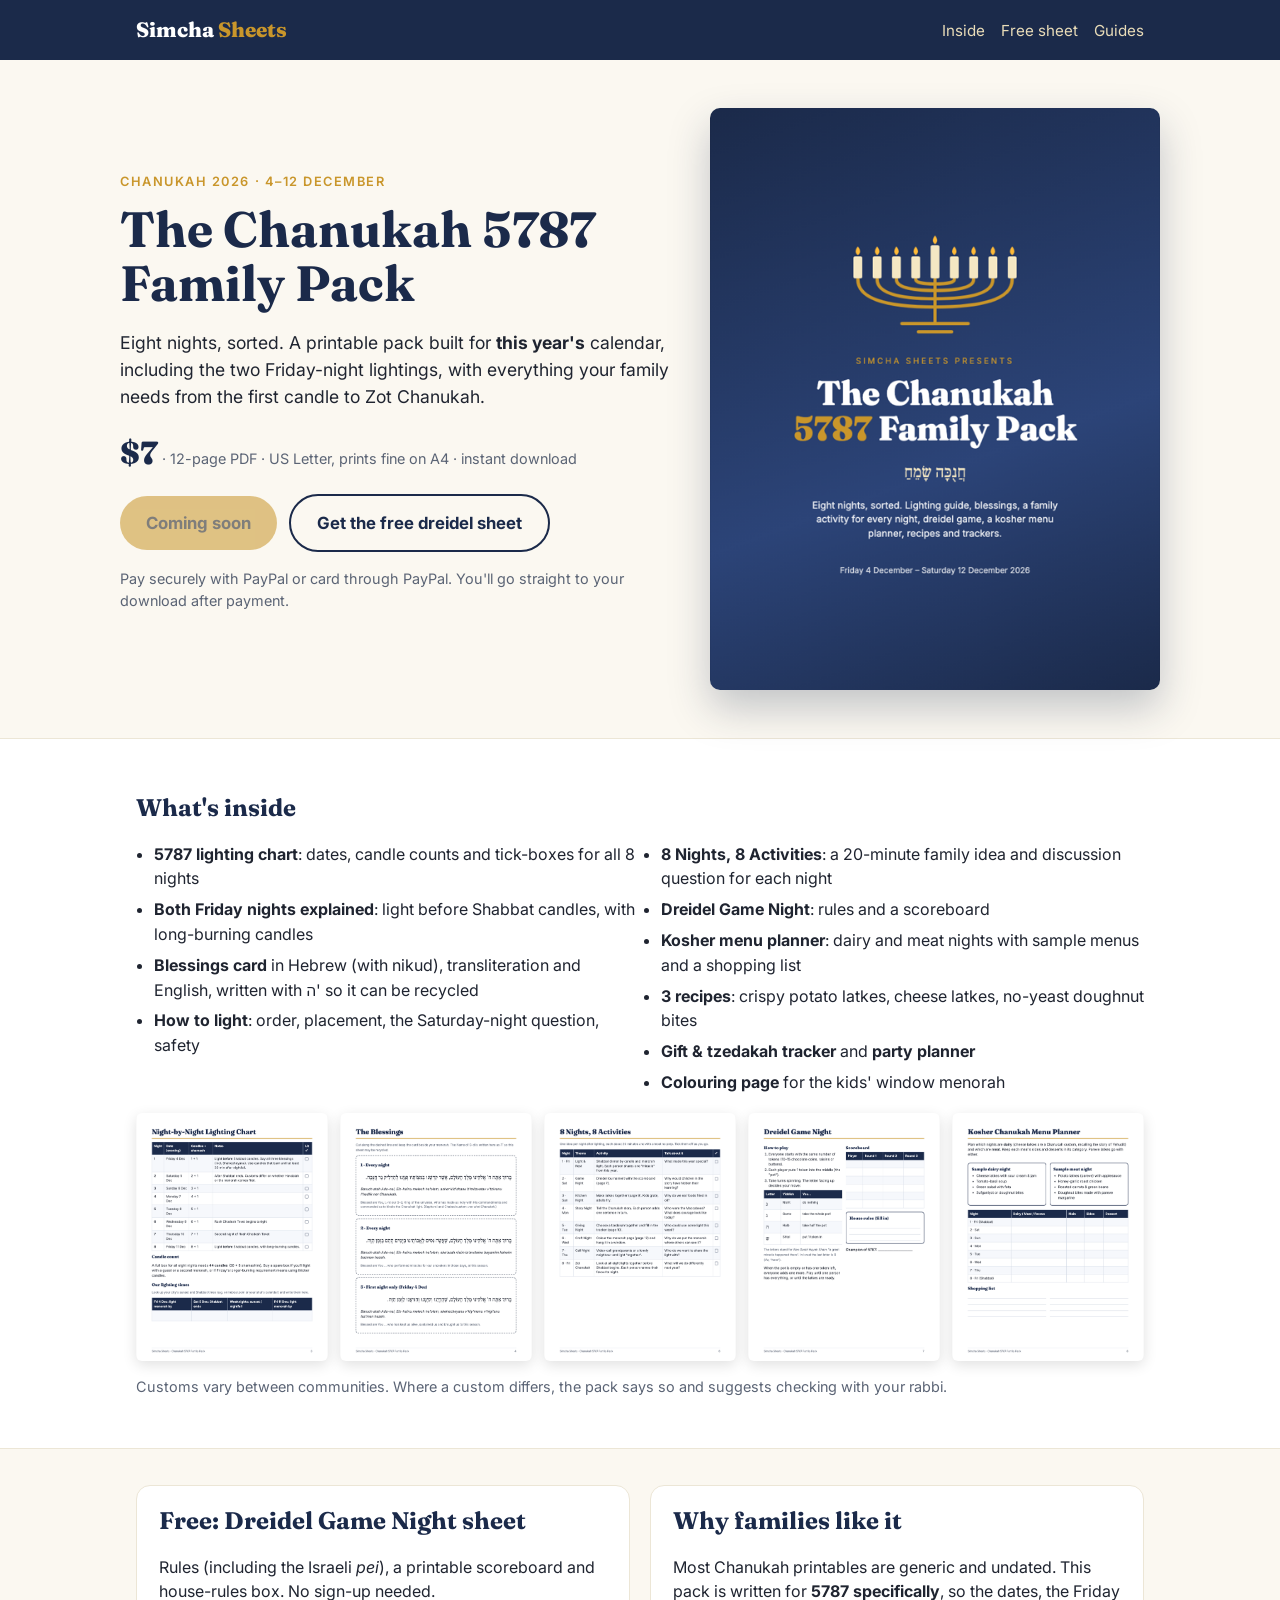
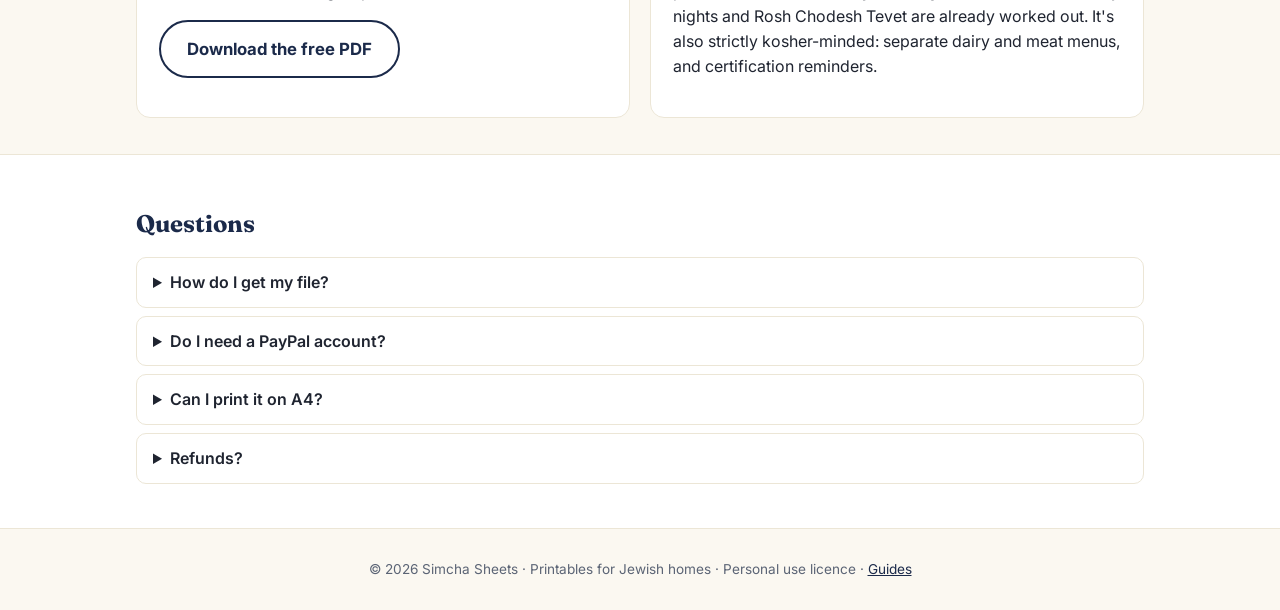
==== index.html @ 15e8e620 "Simcha Sheets storefront v1 Co-Authored-By: Claude Opus 5.5 <noreply@anthropic.com>" ====
<!doctype html>
<html lang="en"><head>
<meta charset="utf-8"><meta name="viewport" content="width=device-width,initial-scale=1">
<title>Chanukah 2026 Printable Family Pack (5787) | Simcha Sheets</title>
<meta name="description" content="Printable Chanukah 2026 family pack: 5787 lighting chart for both Friday nights, blessings card in Hebrew and English, 8 nights of activities, dreidel game, kosher menu planner and recipes. Instant PDF download.">
<meta property="og:title" content="Chanukah 5787 Family Pack: printable PDF">
<meta property="og:description" content="Eight nights, sorted. Lighting chart, blessings, activities, dreidel game, kosher menu planner. Instant download.">
<meta property="og:image" content="img/page-1.png">
<link rel="preconnect" href="https://fonts.googleapis.com">
<link href="https://fonts.googleapis.com/css2?family=Fraunces:opsz,wght@9..144,600;9..144,800&family=Inter:wght@400;600&display=swap" rel="stylesheet">
<style>
:root{--navy:#1b2a4a;--gold:#c9962b;--cream:#fbf8f1;--ink:#1f2430;--muted:#5b6475}
*{box-sizing:border-box}body{margin:0;font-family:Inter,system-ui,sans-serif;color:var(--ink);background:var(--cream);line-height:1.55}
a{color:var(--navy)}
header{background:var(--navy);color:#fff;padding:14px 16px}header .w{display:flex;justify-content:space-between;align-items:center}
.brand{font-family:Fraunces,serif;font-weight:800;font-size:1.3rem;color:#fff;text-decoration:none}.brand span{color:var(--gold)}
nav a{color:#e9dcb8;text-decoration:none;margin-left:16px;font-size:.95rem}
.w{max-width:1040px;margin:0 auto;padding:0 16px}
.hero{display:grid;grid-template-columns:1.1fr .9fr;gap:40px;align-items:center;padding:48px 0}
h1,h2{font-family:Fraunces,serif;color:var(--navy);line-height:1.1}h1{font-size:clamp(2rem,4.5vw,3.1rem);margin:.2em 0}
.kicker{color:var(--gold);font-weight:600;letter-spacing:.12em;font-size:.8rem;text-transform:uppercase}
.price{font-family:Fraunces,serif;font-size:2rem;color:var(--navy);font-weight:800}
.btn{display:inline-block;background:var(--gold);color:#1b1b1b;font-weight:700;padding:14px 26px;border-radius:999px;text-decoration:none;border:0;font-size:1.05rem;cursor:pointer}
.btn:hover{filter:brightness(1.05)}.btn.ghost{background:transparent;border:2px solid var(--navy);color:var(--navy)}
.btn[aria-disabled=true]{opacity:.55;pointer-events:none}
.cover{width:100%;border-radius:10px;box-shadow:0 18px 40px rgba(27,42,74,.25)}
.small{color:var(--muted);font-size:.9rem}
.list{columns:2;gap:24px;padding-left:18px}.list li{margin-bottom:6px;break-inside:avoid}
.gallery{display:grid;grid-template-columns:repeat(5,1fr);gap:12px;margin:18px 0 8px}.gallery img{width:100%;border-radius:6px;box-shadow:0 4px 14px rgba(0,0,0,.12);background:#fff}
section{padding:36px 0}.band{background:#fff;border-top:1px solid #ece6d6;border-bottom:1px solid #ece6d6}
.card{background:#fff;border:1px solid #ece6d6;border-radius:14px;padding:22px}
.two{display:grid;grid-template-columns:1fr 1fr;gap:20px}
details{background:#fff;border:1px solid #ece6d6;border-radius:10px;padding:12px 16px;margin:8px 0}summary{font-weight:600;cursor:pointer}
footer{padding:30px 0;color:var(--muted);font-size:.85rem;text-align:center}
@media (max-width:760px){.hero,.two{grid-template-columns:1fr}.list{columns:1}.gallery{grid-template-columns:repeat(3,1fr)}nav a{margin-left:10px}}
</style></head><body>
<header><div class="w"><a class="brand" href="./">Simcha <span>Sheets</span></a><nav><a href="#inside">Inside</a><a href="#free">Free sheet</a><a href="blog/">Guides</a></nav></div></header>

<div class="w hero">
  <div>
    <div class="kicker">Chanukah 2026 · 4–12 December</div>
    <h1>The Chanukah 5787 Family Pack</h1>
    <p style="font-size:1.1rem">Eight nights, sorted. A printable pack built for <b>this year's</b> calendar, including the two Friday-night lightings, with everything your family needs from the first candle to Zot Chanukah.</p>
    <p><span class="price">$7</span> <span class="small">· 12-page PDF · US Letter, prints fine on A4 · instant download</span></p>
    <p><a id="buy" class="btn" href="#" aria-disabled="true">Buy now with PayPal</a> &nbsp; <a class="btn ghost" href="#free">Get the free dreidel sheet</a></p>
    <p class="small">Pay securely with PayPal or card through PayPal. You'll go straight to your download after payment.</p>
  </div>
  <img class="cover" src="img/page-1.png" alt="Cover of the Chanukah 5787 Family Pack printable">
</div>

<section class="band" id="inside"><div class="w">
  <h2>What's inside</h2>
  <ul class="list">
    <li><b>5787 lighting chart</b>: dates, candle counts and tick-boxes for all 8 nights</li>
    <li><b>Both Friday nights explained</b>: light before Shabbat candles, with long-burning candles</li>
    <li><b>Blessings card</b> in Hebrew (with nikud), transliteration and English, written with ה' so it can be recycled</li>
    <li><b>How to light</b>: order, placement, the Saturday-night question, safety</li>
    <li><b>8 Nights, 8 Activities</b>: a 20-minute family idea and discussion question for each night</li>
    <li><b>Dreidel Game Night</b>: rules and a scoreboard</li>
    <li><b>Kosher menu planner</b>: dairy and meat nights with sample menus and a shopping list</li>
    <li><b>3 recipes</b>: crispy potato latkes, cheese latkes, no-yeast doughnut bites</li>
    <li><b>Gift &amp; tzedakah tracker</b> and <b>party planner</b></li>
    <li><b>Colouring page</b> for the kids' window menorah</li>
  </ul>
  <div class="gallery">
    <img src="img/page-3.png" alt="Lighting chart page" loading="lazy"><img src="img/page-4.png" alt="Blessings page" loading="lazy">
    <img src="img/page-6.png" alt="Eight nights activities page" loading="lazy"><img src="img/page-7.png" alt="Dreidel game page" loading="lazy">
    <img src="img/page-8.png" alt="Kosher menu planner page" loading="lazy">
  </div>
  <p class="small">Customs vary between communities. Where a custom differs, the pack says so and suggests checking with your rabbi.</p>
</div></section>

<section id="free"><div class="w two">
  <div class="card">
    <h2 style="margin-top:0">Free: Dreidel Game Night sheet</h2>
    <p>Rules (including the Israeli <i>pei</i>), a printable scoreboard and house-rules box. No sign-up needed.</p>
    <a class="btn ghost" href="free/Dreidel-Game-Night-Free.pdf" download>Download the free PDF</a>
  </div>
  <div class="card">
    <h2 style="margin-top:0">Why families like it</h2>
    <p>Most Chanukah printables are generic and undated. This pack is written for <b>5787 specifically</b>, so the dates, the Friday nights and Rosh Chodesh Tevet are already worked out. It's also strictly kosher-minded: separate dairy and meat menus, and certification reminders.</p>
  </div>
</div></section>

<section class="band"><div class="w">
  <h2>Questions</h2>
  <details><summary>How do I get my file?</summary><p>After you pay, PayPal sends you straight to your download page. Save the PDF and print as many copies as your family needs. If anything goes wrong, reply to your PayPal receipt and we'll help.</p></details>
  <details><summary>Do I need a PayPal account?</summary><p>No. PayPal checkout lets you pay with a debit or credit card as a guest in most countries.</p></details>
  <details><summary>Can I print it on A4?</summary><p>Yes. It's designed on US Letter. Choose "Fit to page" when printing on A4.</p></details>
  <details><summary>Refunds?</summary><p>If the pack isn't right for you, reply to your PayPal receipt within 14 days for a full refund.</p></details>
</div></section>

<footer>© 2026 Simcha Sheets · Printables for Jewish homes · Personal use licence · <a href="blog/">Guides</a></footer>
<script src="config.js"></script>
<script>
(function(){const c=window.SS_CONFIG,p=c.PRODUCTS["CH-5787"],b=document.getElementById('buy');
 if(!c.PAYPAL_BUSINESS){b.textContent='Coming soon';return;}
 const q=new URLSearchParams({cmd:'_xclick',business:c.PAYPAL_BUSINESS,item_name:p.name,item_number:'CH-5787',amount:p.price,currency_code:c.CURRENCY,no_shipping:'1',return:c.SITE_URL+p.returnPath,cancel_return:c.SITE_URL+'/',rm:'1'});
 b.href='https://www.paypal.com/cgi-bin/webscr?'+q.toString();b.removeAttribute('aria-disabled');})();
</script>
</body></html>
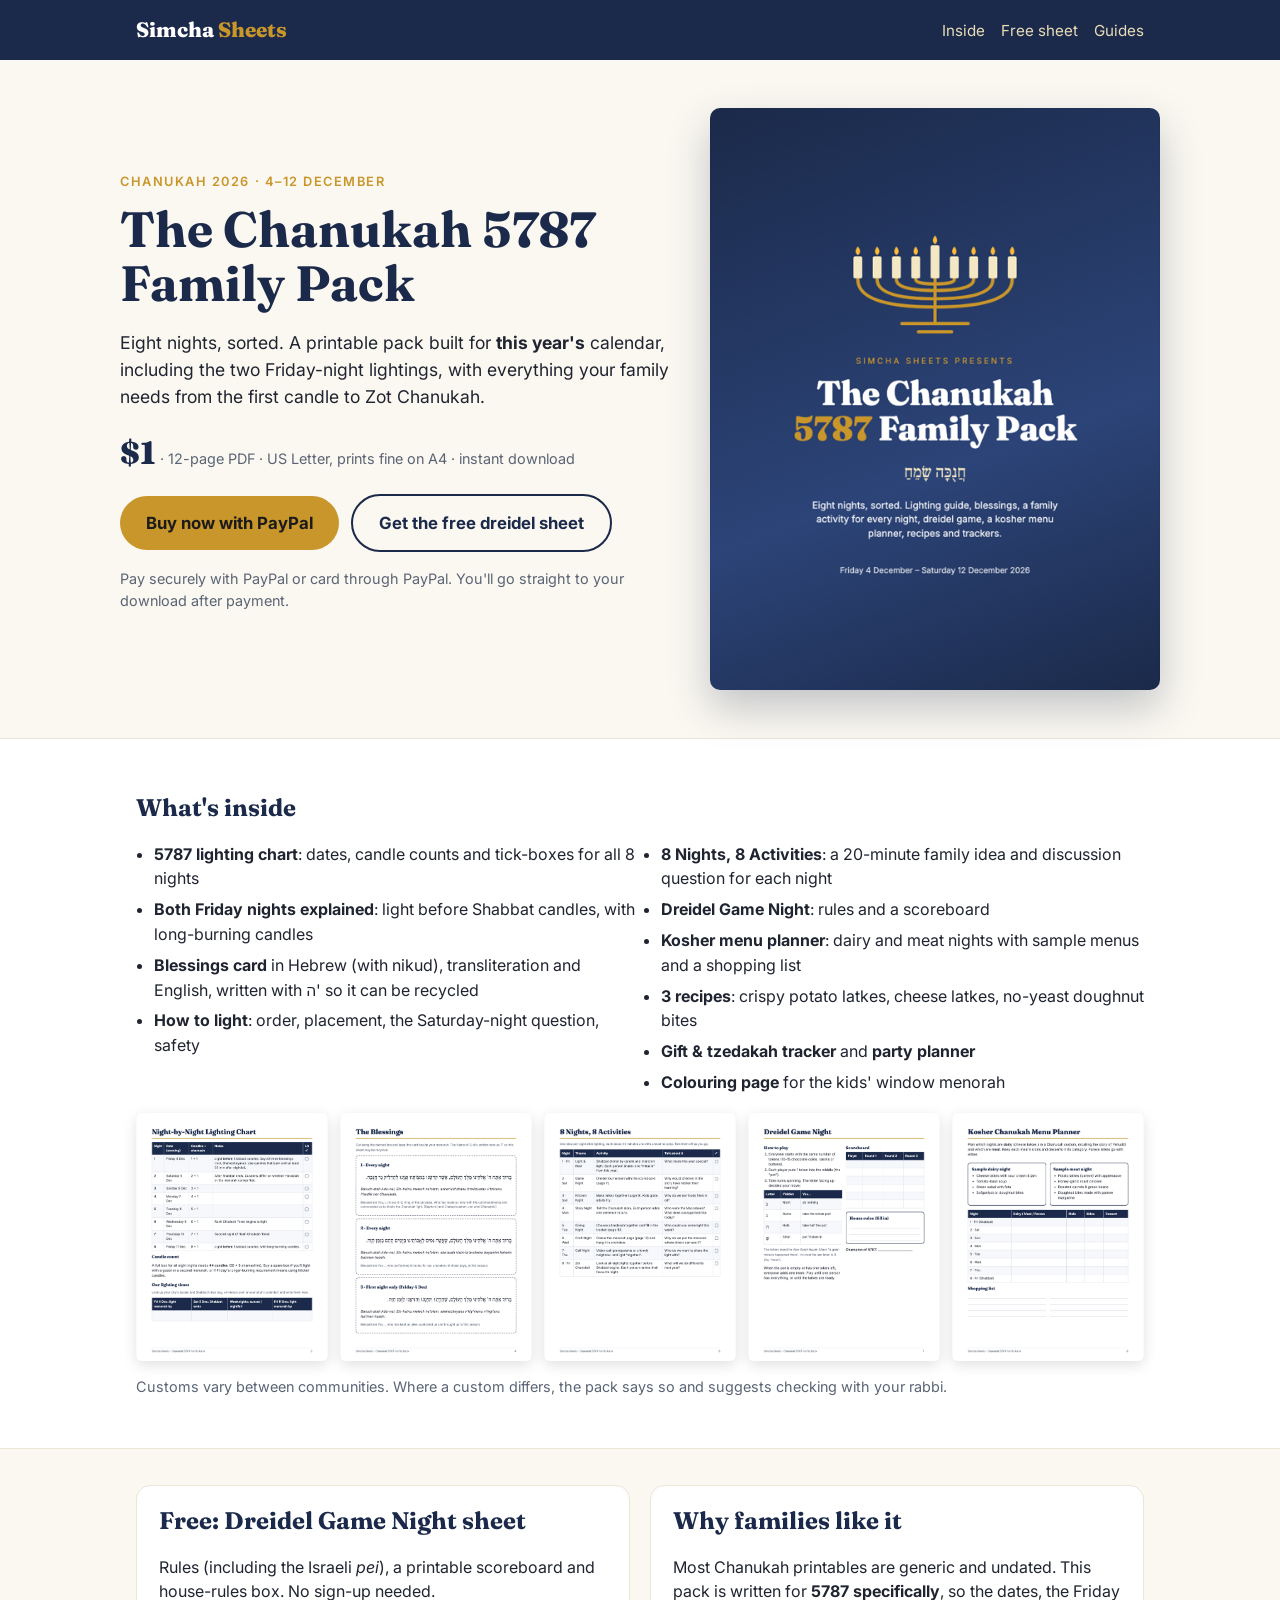
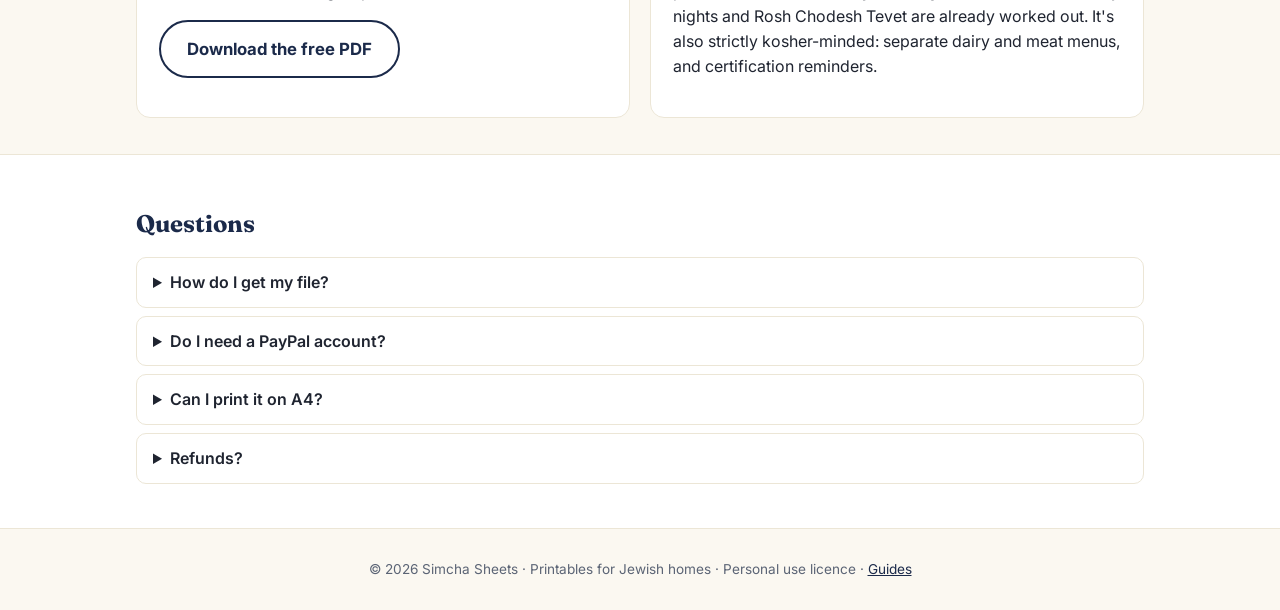
==== commit 7cac5533: "Price CH-5787 at $1 Co-Authored-By: Claude Opus 5.5 <noreply@anthropic.com>" ====
--- a/index.html
+++ b/index.html
@@ -41,7 +41,7 @@
     <div class="kicker">Chanukah 2026 · 4–12 December</div>
     <h1>The Chanukah 5787 Family Pack</h1>
     <p style="font-size:1.1rem">Eight nights, sorted. A printable pack built for <b>this year's</b> calendar, including the two Friday-night lightings, with everything your family needs from the first candle to Zot Chanukah.</p>
-    <p><span class="price">$7</span> <span class="small">· 12-page PDF · US Letter, prints fine on A4 · instant download</span></p>
+    <p><span class="price">$1</span> <span class="small">· 12-page PDF · US Letter, prints fine on A4 · instant download</span></p>
     <p><a id="buy" class="btn" href="#" aria-disabled="true">Buy now with PayPal</a> &nbsp; <a class="btn ghost" href="#free">Get the free dreidel sheet</a></p>
     <p class="small">Pay securely with PayPal or card through PayPal. You'll go straight to your download after payment.</p>
   </div>
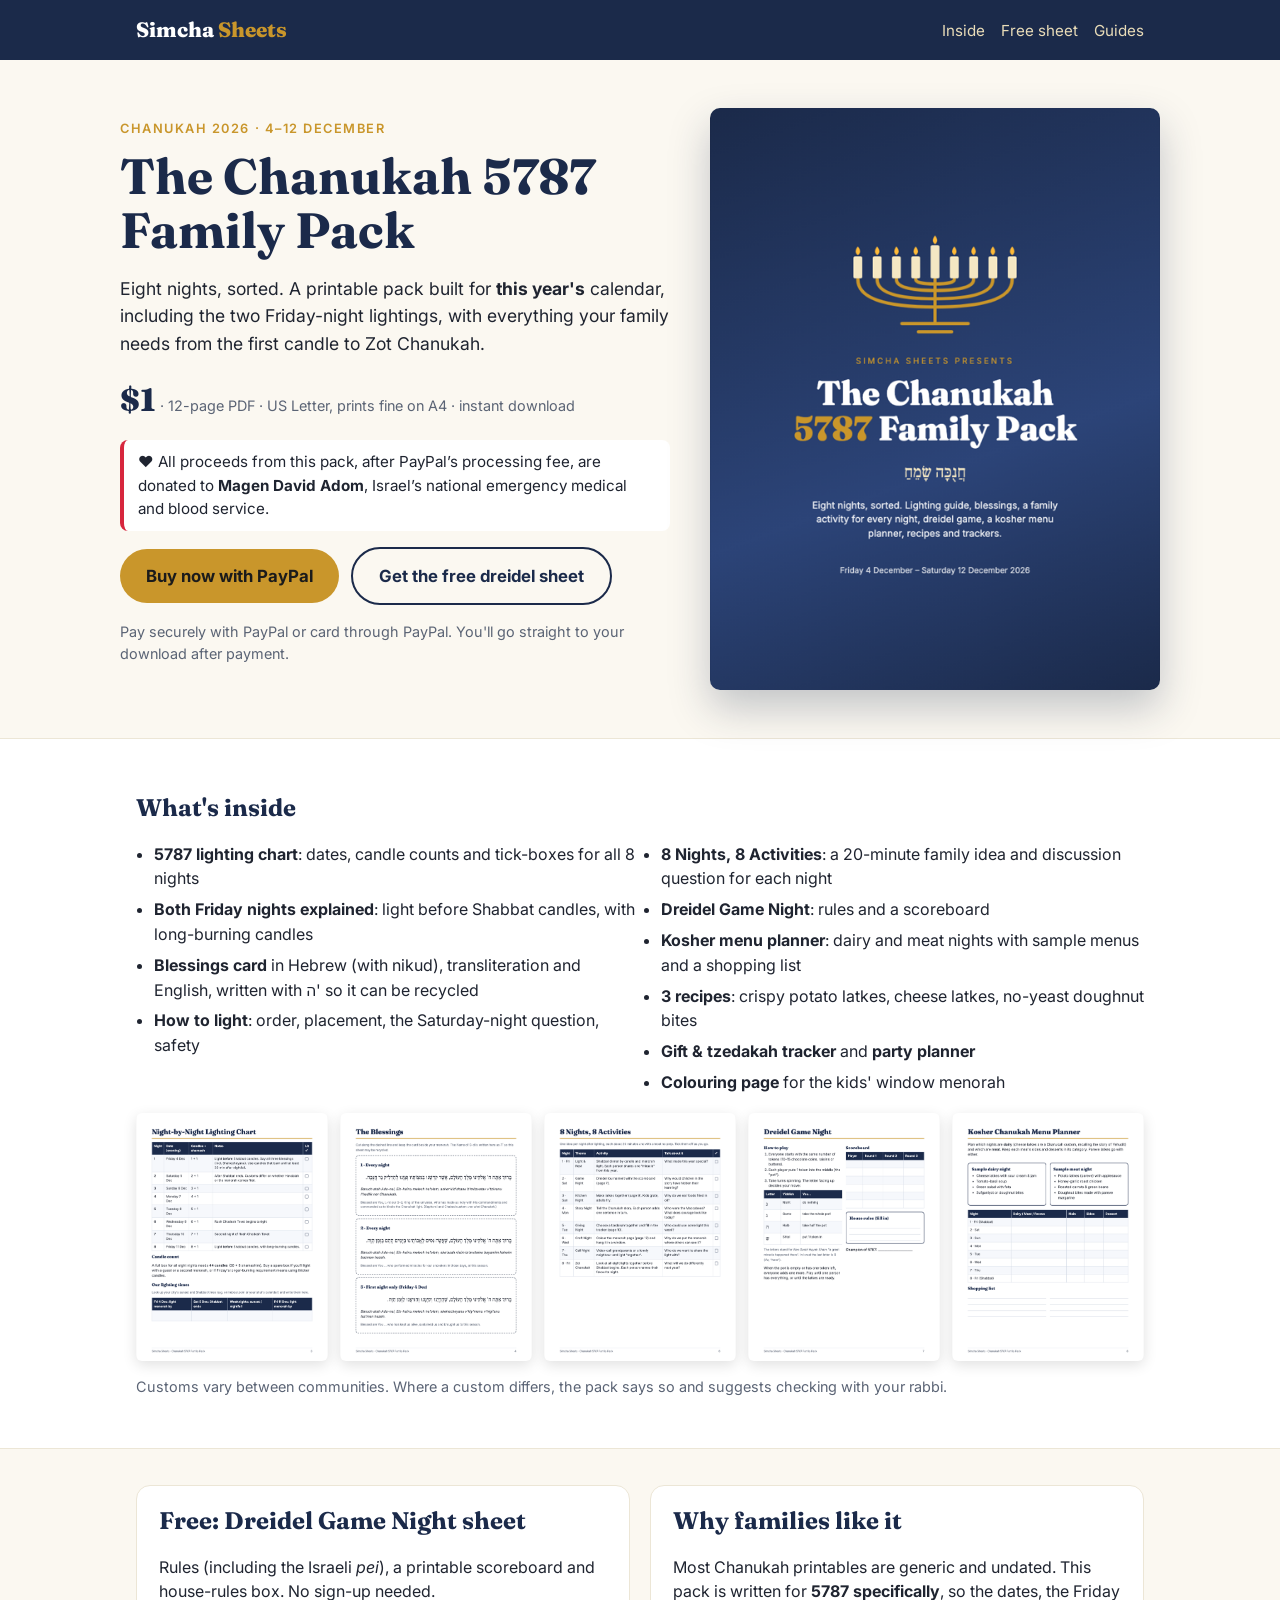
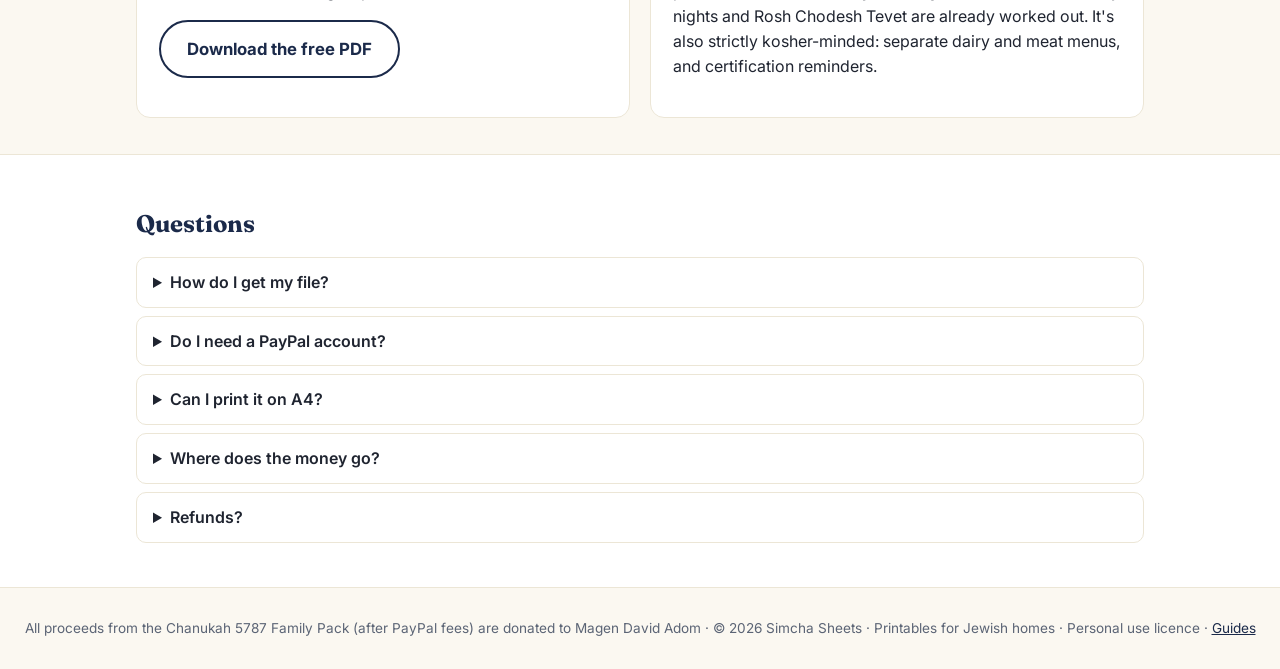
==== commit 10d98d1c: "Pledge Chanukah pack proceeds to Magen David Adom Co-Authored-By: Claude Opus 5.5 <noreply@anthropic" ====
--- a/index.html
+++ b/index.html
@@ -25,6 +25,7 @@
 .btn[aria-disabled=true]{opacity:.55;pointer-events:none}
 .cover{width:100%;border-radius:10px;box-shadow:0 18px 40px rgba(27,42,74,.25)}
 .small{color:var(--muted);font-size:.9rem}
+.mda{background:#fff;border-left:4px solid #d7263d;border-radius:8px;padding:10px 14px;font-size:.95rem}
 .list{columns:2;gap:24px;padding-left:18px}.list li{margin-bottom:6px;break-inside:avoid}
 .gallery{display:grid;grid-template-columns:repeat(5,1fr);gap:12px;margin:18px 0 8px}.gallery img{width:100%;border-radius:6px;box-shadow:0 4px 14px rgba(0,0,0,.12);background:#fff}
 section{padding:36px 0}.band{background:#fff;border-top:1px solid #ece6d6;border-bottom:1px solid #ece6d6}
@@ -42,6 +43,7 @@
     <h1>The Chanukah 5787 Family Pack</h1>
     <p style="font-size:1.1rem">Eight nights, sorted. A printable pack built for <b>this year's</b> calendar, including the two Friday-night lightings, with everything your family needs from the first candle to Zot Chanukah.</p>
     <p><span class="price">$1</span> <span class="small">· 12-page PDF · US Letter, prints fine on A4 · instant download</span></p>
+    <p class="mda">❤️ All proceeds from this pack, after PayPal’s processing fee, are donated to <b>Magen David Adom</b>, Israel’s national emergency medical and blood service.</p>
     <p><a id="buy" class="btn" href="#" aria-disabled="true">Buy now with PayPal</a> &nbsp; <a class="btn ghost" href="#free">Get the free dreidel sheet</a></p>
     <p class="small">Pay securely with PayPal or card through PayPal. You'll go straight to your download after payment.</p>
   </div>
@@ -87,10 +89,11 @@
   <details><summary>How do I get my file?</summary><p>After you pay, PayPal sends you straight to your download page. Save the PDF and print as many copies as your family needs. If anything goes wrong, reply to your PayPal receipt and we'll help.</p></details>
   <details><summary>Do I need a PayPal account?</summary><p>No. PayPal checkout lets you pay with a debit or credit card as a guest in most countries.</p></details>
   <details><summary>Can I print it on A4?</summary><p>Yes. It's designed on US Letter. Choose "Fit to page" when printing on A4.</p></details>
+  <details><summary>Where does the money go?</summary><p>All proceeds from this pack, after PayPal’s processing fee, are donated to <b>Magen David Adom</b>, Israel’s national emergency medical and blood service. Simcha Sheets keeps nothing from sales of the Chanukah 5787 Family Pack. Your purchase is a payment for a product, not a tax-deductible donation, and Simcha Sheets is not affiliated with or endorsed by Magen David Adom.</p></details>
   <details><summary>Refunds?</summary><p>If the pack isn't right for you, reply to your PayPal receipt within 14 days for a full refund.</p></details>
 </div></section>
 
-<footer>© 2026 Simcha Sheets · Printables for Jewish homes · Personal use licence · <a href="blog/">Guides</a></footer>
+<footer>All proceeds from the Chanukah 5787 Family Pack (after PayPal fees) are donated to Magen David Adom · © 2026 Simcha Sheets · Printables for Jewish homes · Personal use licence · <a href="blog/">Guides</a></footer>
 <script src="config.js"></script>
 <script>
 (function(){const c=window.SS_CONFIG,p=c.PRODUCTS["CH-5787"],b=document.getElementById('buy');
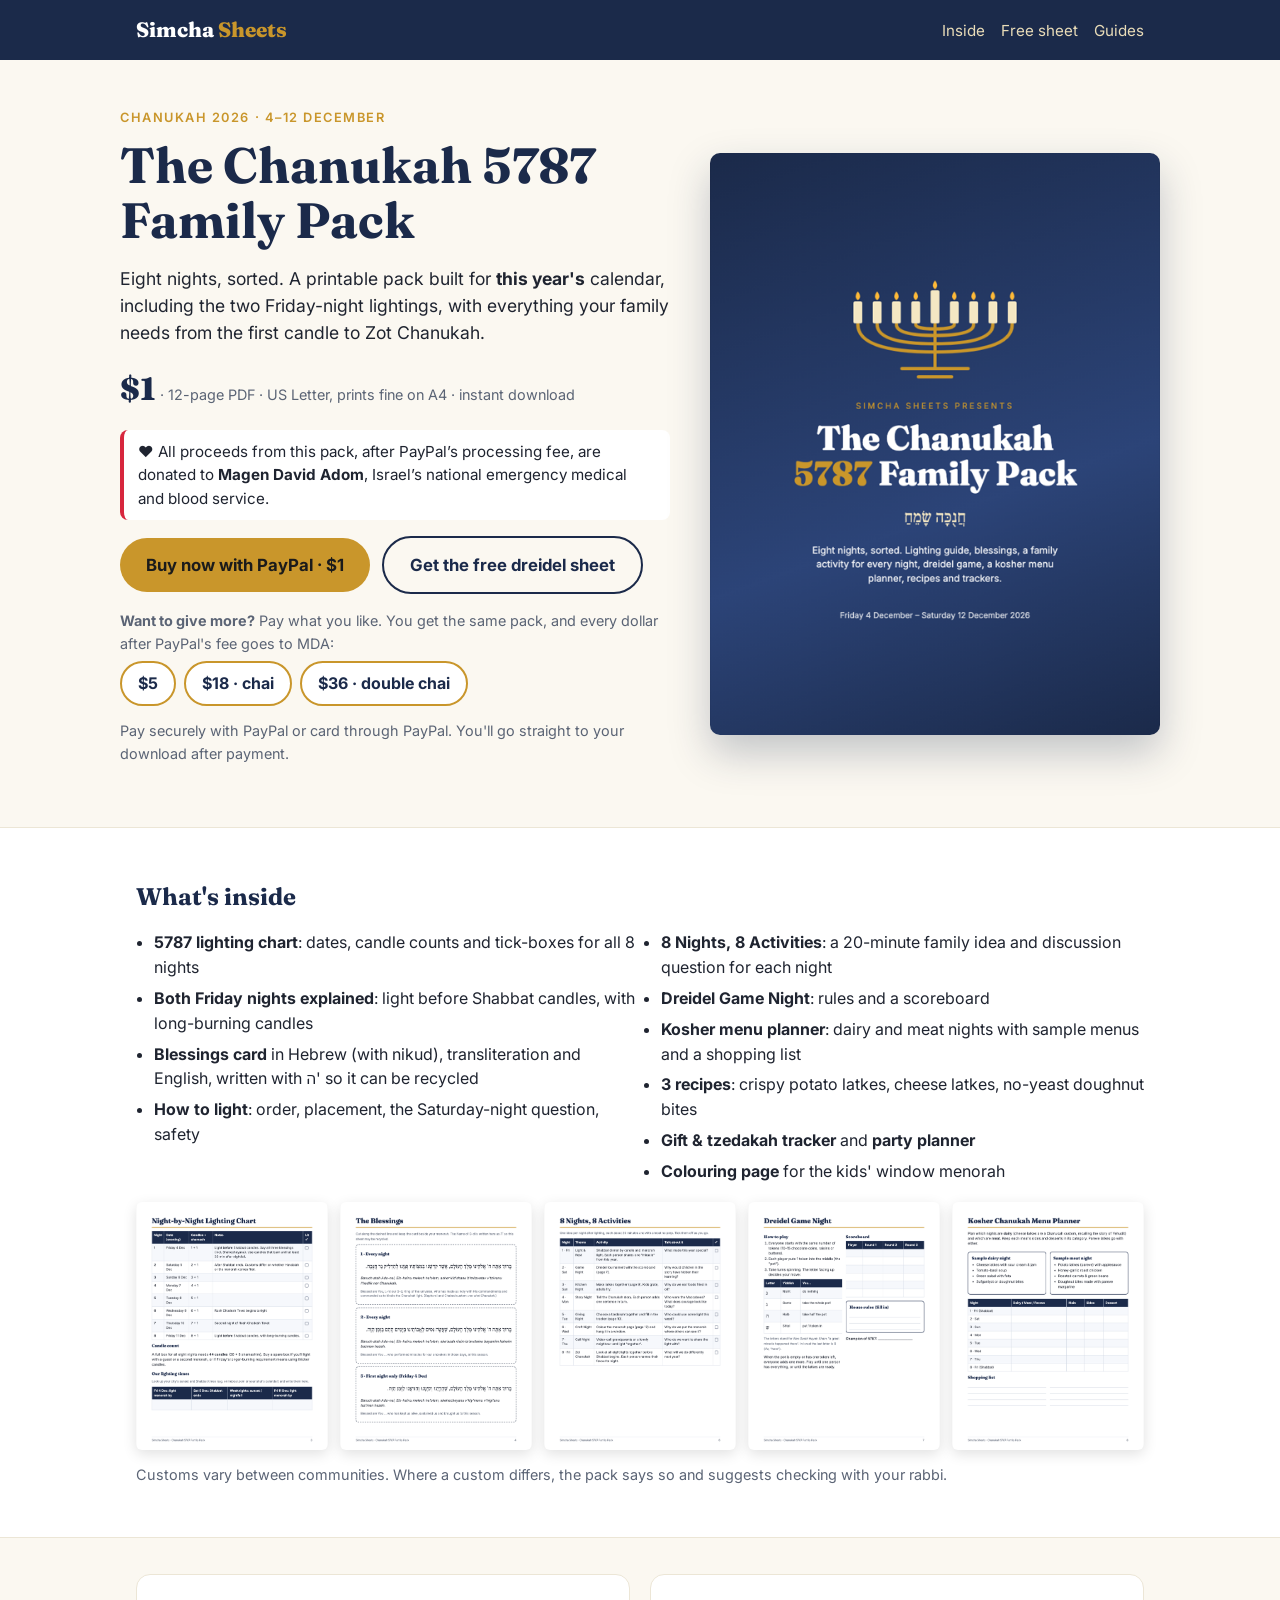
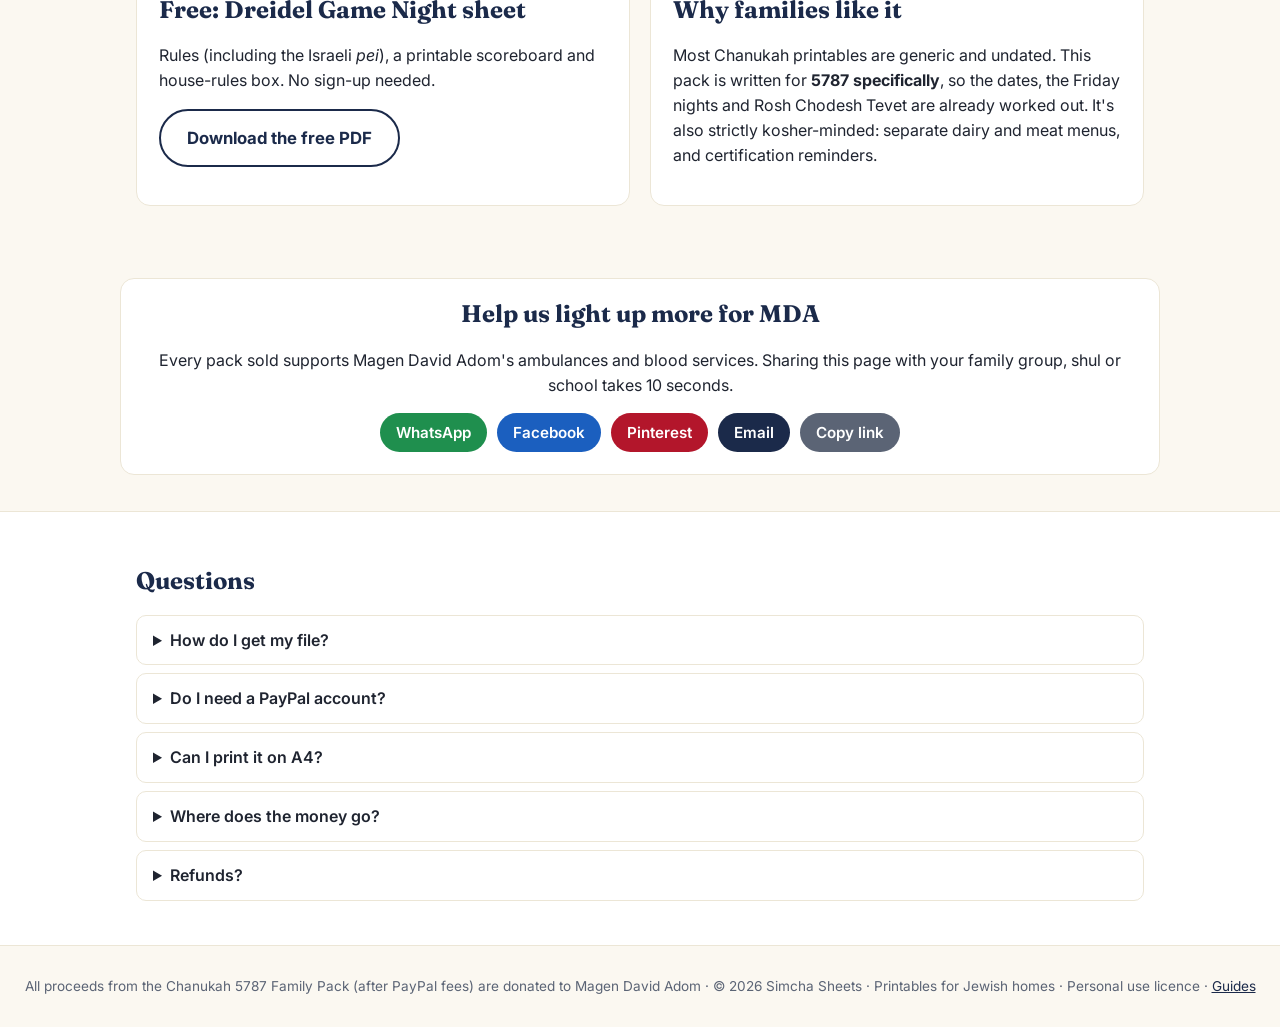
==== commit b0f8ed0d: "Launch campaign: giving tiers, share buttons, share images, 3 guides Co-Authored-By: Claude Opus 5.5" ====
--- a/index.html
+++ b/index.html
@@ -4,8 +4,15 @@
 <title>Chanukah 2026 Printable Family Pack (5787) | Simcha Sheets</title>
 <meta name="description" content="Printable Chanukah 2026 family pack: 5787 lighting chart for both Friday nights, blessings card in Hebrew and English, 8 nights of activities, dreidel game, kosher menu planner and recipes. Instant PDF download.">
 <meta property="og:title" content="Chanukah 5787 Family Pack: printable PDF">
-<meta property="og:description" content="Eight nights, sorted. Lighting chart, blessings, activities, dreidel game, kosher menu planner. Instant download.">
-<meta property="og:image" content="img/page-1.png">
+<meta property="og:description" content="Eight nights, sorted, for $1, with all proceeds donated to Magen David Adom. Lighting chart, blessings, activities, dreidel game, kosher menu planner.">
+<link rel="canonical" href="https://simcha-sheets.netlify.app/">
+<meta property="og:type" content="product">
+<meta property="og:url" content="https://simcha-sheets.netlify.app/">
+<meta property="og:image" content="https://simcha-sheets.netlify.app/img/share-og.png">
+<meta property="og:image:width" content="1200"><meta property="og:image:height" content="630">
+<meta name="twitter:card" content="summary_large_image">
+<meta name="twitter:image" content="https://simcha-sheets.netlify.app/img/share-og.png">
+<script type="application/ld+json">{"@context":"https://schema.org","@type":"Product","name":"Chanukah 5787 Family Pack (printable PDF)","image":"https://simcha-sheets.netlify.app/img/page-1.png","description":"12-page printable Chanukah 2026 family pack: lighting chart for both Friday nights, blessings card, 8 nights of activities, dreidel game, kosher menu planner and recipes. All proceeds after PayPal fees are donated to Magen David Adom.","brand":{"@type":"Brand","name":"Simcha Sheets"},"offers":{"@type":"Offer","price":"1.00","priceCurrency":"USD","availability":"https://schema.org/InStock","url":"https://simcha-sheets.netlify.app/"}}</script>
 <link rel="preconnect" href="https://fonts.googleapis.com">
 <link href="https://fonts.googleapis.com/css2?family=Fraunces:opsz,wght@9..144,600;9..144,800&family=Inter:wght@400;600&display=swap" rel="stylesheet">
 <style>
@@ -25,6 +32,8 @@
 .btn[aria-disabled=true]{opacity:.55;pointer-events:none}
 .cover{width:100%;border-radius:10px;box-shadow:0 18px 40px rgba(27,42,74,.25)}
 .small{color:var(--muted);font-size:.9rem}
+.tiers{margin:4px 0 12px}#tierbtns{display:flex;flex-wrap:wrap;gap:8px}.tier{display:inline-block;border:2px solid var(--gold);color:var(--navy);font-weight:700;padding:8px 16px;border-radius:999px;text-decoration:none;background:#fff}.tier:hover{background:#fff5df}
+.share{display:flex;flex-wrap:wrap;gap:10px;margin-top:10px}.share a,.share button{font:600 .95rem Inter,sans-serif;padding:10px 16px;border-radius:999px;border:0;cursor:pointer;text-decoration:none;color:#fff}
 .mda{background:#fff;border-left:4px solid #d7263d;border-radius:8px;padding:10px 14px;font-size:.95rem}
 .list{columns:2;gap:24px;padding-left:18px}.list li{margin-bottom:6px;break-inside:avoid}
 .gallery{display:grid;grid-template-columns:repeat(5,1fr);gap:12px;margin:18px 0 8px}.gallery img{width:100%;border-radius:6px;box-shadow:0 4px 14px rgba(0,0,0,.12);background:#fff}
@@ -44,7 +53,9 @@
     <p style="font-size:1.1rem">Eight nights, sorted. A printable pack built for <b>this year's</b> calendar, including the two Friday-night lightings, with everything your family needs from the first candle to Zot Chanukah.</p>
     <p><span class="price">$1</span> <span class="small">· 12-page PDF · US Letter, prints fine on A4 · instant download</span></p>
     <p class="mda">❤️ All proceeds from this pack, after PayPal’s processing fee, are donated to <b>Magen David Adom</b>, Israel’s national emergency medical and blood service.</p>
-    <p><a id="buy" class="btn" href="#" aria-disabled="true">Buy now with PayPal</a> &nbsp; <a class="btn ghost" href="#free">Get the free dreidel sheet</a></p>
+    <p><a id="buy" class="btn" href="#" aria-disabled="true">Buy now with PayPal · $1</a> &nbsp; <a class="btn ghost" href="#free">Get the free dreidel sheet</a></p>
+    <div class="tiers"><p class="small" style="margin:0 0 6px"><b>Want to give more?</b> Pay what you like. You get the same pack, and every dollar after PayPal's fee goes to MDA:</p>
+      <div id="tierbtns"></div></div>
     <p class="small">Pay securely with PayPal or card through PayPal. You'll go straight to your download after payment.</p>
   </div>
   <img class="cover" src="img/page-1.png" alt="Cover of the Chanukah 5787 Family Pack printable">
@@ -84,6 +95,18 @@
   </div>
 </div></section>
 
+<section id="share"><div class="w card" style="text-align:center">
+  <h2 style="margin-top:0">Help us light up more for MDA</h2>
+  <p>Every pack sold supports Magen David Adom's ambulances and blood services. Sharing this page with your family group, shul or school takes 10 seconds.</p>
+  <div class="share" style="justify-content:center">
+    <a id="sh-wa" style="background:#1f8f4e" target="_blank" rel="noopener">WhatsApp</a>
+    <a id="sh-fb" style="background:#1b5fbf" target="_blank" rel="noopener">Facebook</a>
+    <a id="sh-pin" style="background:#b3162b" target="_blank" rel="noopener">Pinterest</a>
+    <a id="sh-mail" style="background:#1b2a4a">Email</a>
+    <button id="sh-copy" style="background:#5b6475">Copy link</button>
+  </div>
+</div></section>
+
 <section class="band"><div class="w">
   <h2>Questions</h2>
   <details><summary>How do I get my file?</summary><p>After you pay, PayPal sends you straight to your download page. Save the PDF and print as many copies as your family needs. If anything goes wrong, reply to your PayPal receipt and we'll help.</p></details>
@@ -99,6 +122,18 @@
 (function(){const c=window.SS_CONFIG,p=c.PRODUCTS["CH-5787"],b=document.getElementById('buy');
  if(!c.PAYPAL_BUSINESS){b.textContent='Coming soon';return;}
  const q=new URLSearchParams({cmd:'_xclick',business:c.PAYPAL_BUSINESS,item_name:p.name,item_number:'CH-5787',amount:p.price,currency_code:c.CURRENCY,no_shipping:'1',return:c.SITE_URL+p.returnPath,cancel_return:c.SITE_URL+'/',rm:'1'});
- b.href='https://www.paypal.com/cgi-bin/webscr?'+q.toString();b.removeAttribute('aria-disabled');})();
+ b.href='https://www.paypal.com/cgi-bin/webscr?'+q.toString();b.removeAttribute('aria-disabled');
+ const tb=document.getElementById('tierbtns');
+ (c.TIERS||[]).filter(t=>t.amount!==p.price).forEach(t=>{const tq=new URLSearchParams(q);tq.set('amount',t.amount);tq.set('item_name',p.name+' (supporter '+t.label.split(' ')[0]+', proceeds to MDA)');
+  const a=document.createElement('a');a.className='tier';a.href='https://www.paypal.com/cgi-bin/webscr?'+tq.toString();a.textContent=t.label;tb.appendChild(a);});
+})();
+(function(){const u='https://simcha-sheets.netlify.app/',t='Chanukah 2026 printable family pack: lighting chart, blessings, 8 nights of activities, dreidel game and kosher menus. $1, and all proceeds go to Magen David Adom 🕎❤️';
+ const e=encodeURIComponent;
+ document.getElementById('sh-wa').href='https://wa.me/?text='+e(t+' '+u);
+ document.getElementById('sh-fb').href='https://www.facebook.com/sharer/sharer.php?u='+e(u);
+ document.getElementById('sh-pin').href='https://pinterest.com/pin/create/button/?url='+e(u)+'&media='+e(u+'img/pin-1.png')+'&description='+e(t);
+ document.getElementById('sh-mail').href='mailto:?subject='+e('Chanukah printables that support Magen David Adom')+'&body='+e(t+'\n\n'+u);
+ const cb=document.getElementById('sh-copy');cb.onclick=()=>{navigator.clipboard.writeText(u).then(()=>{cb.textContent='Copied!';setTimeout(()=>cb.textContent='Copy link',1600)})};
+})();
 </script>
 </body></html>
